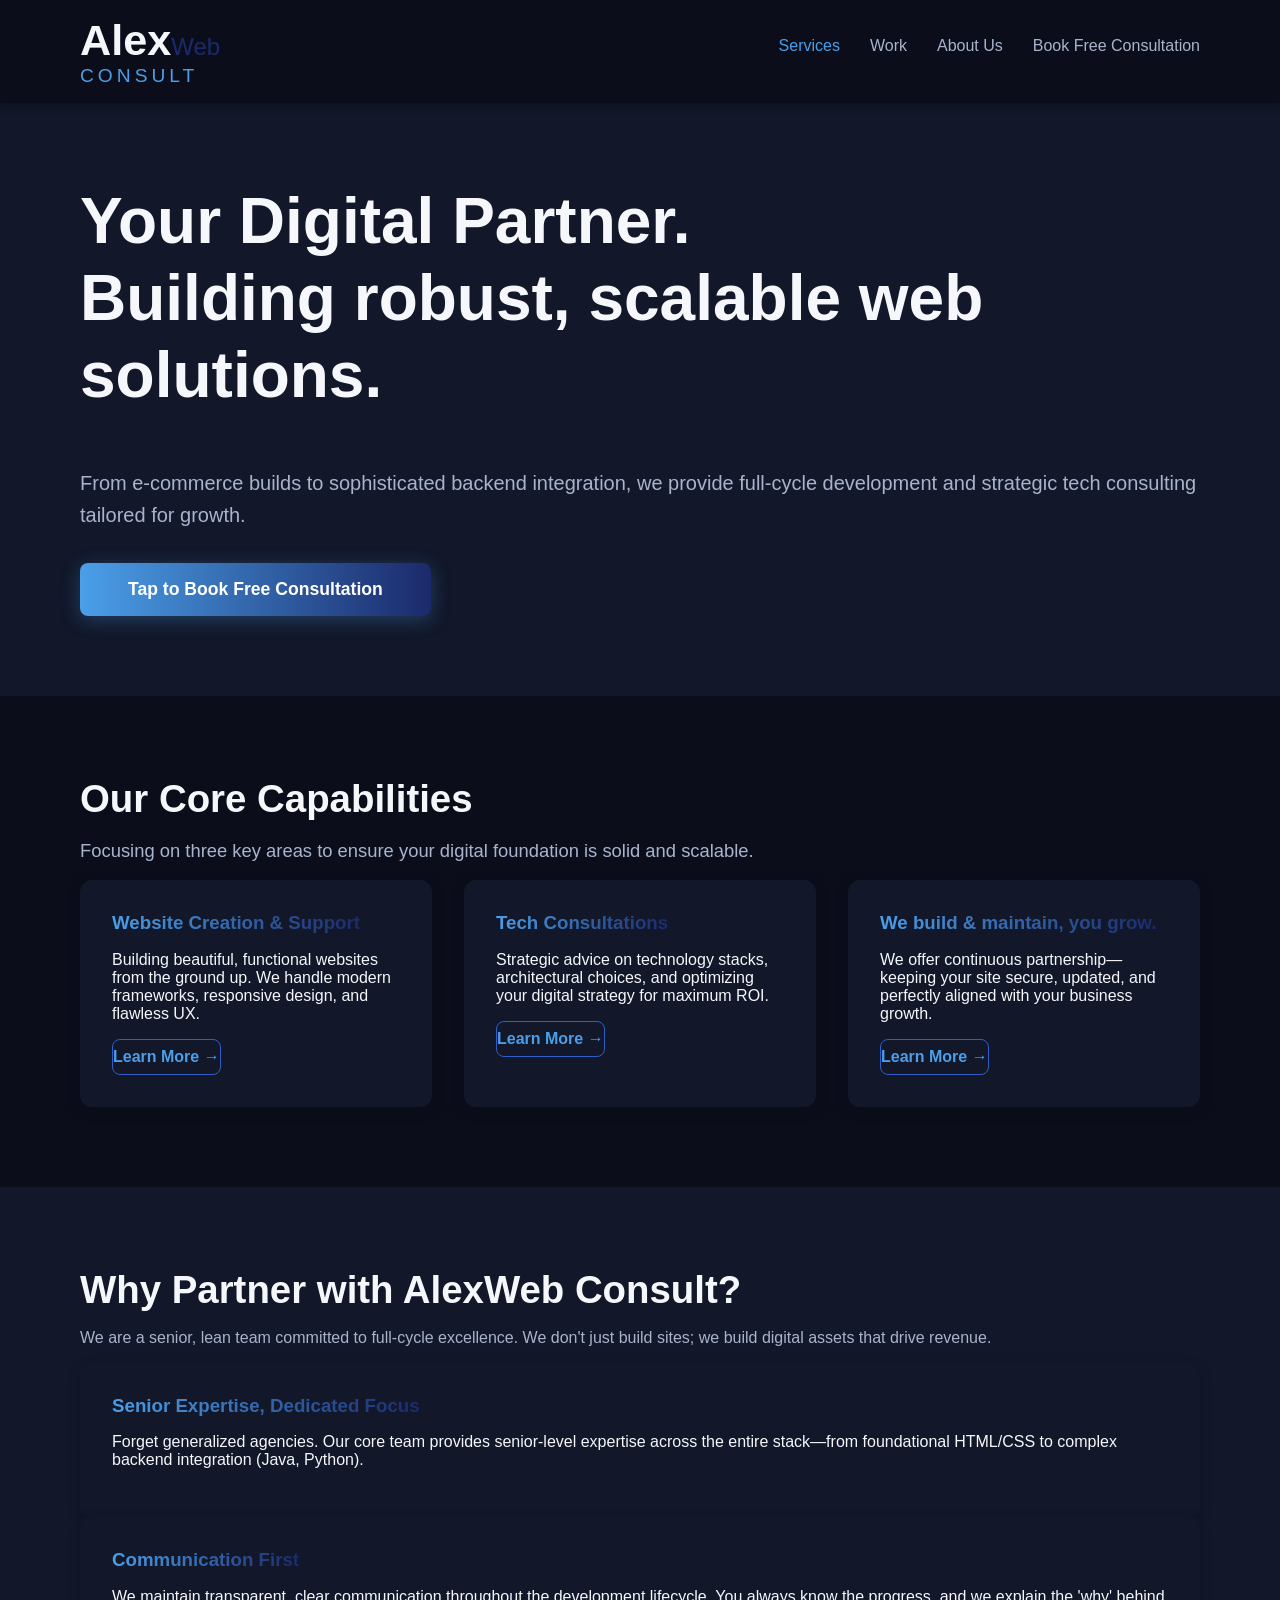
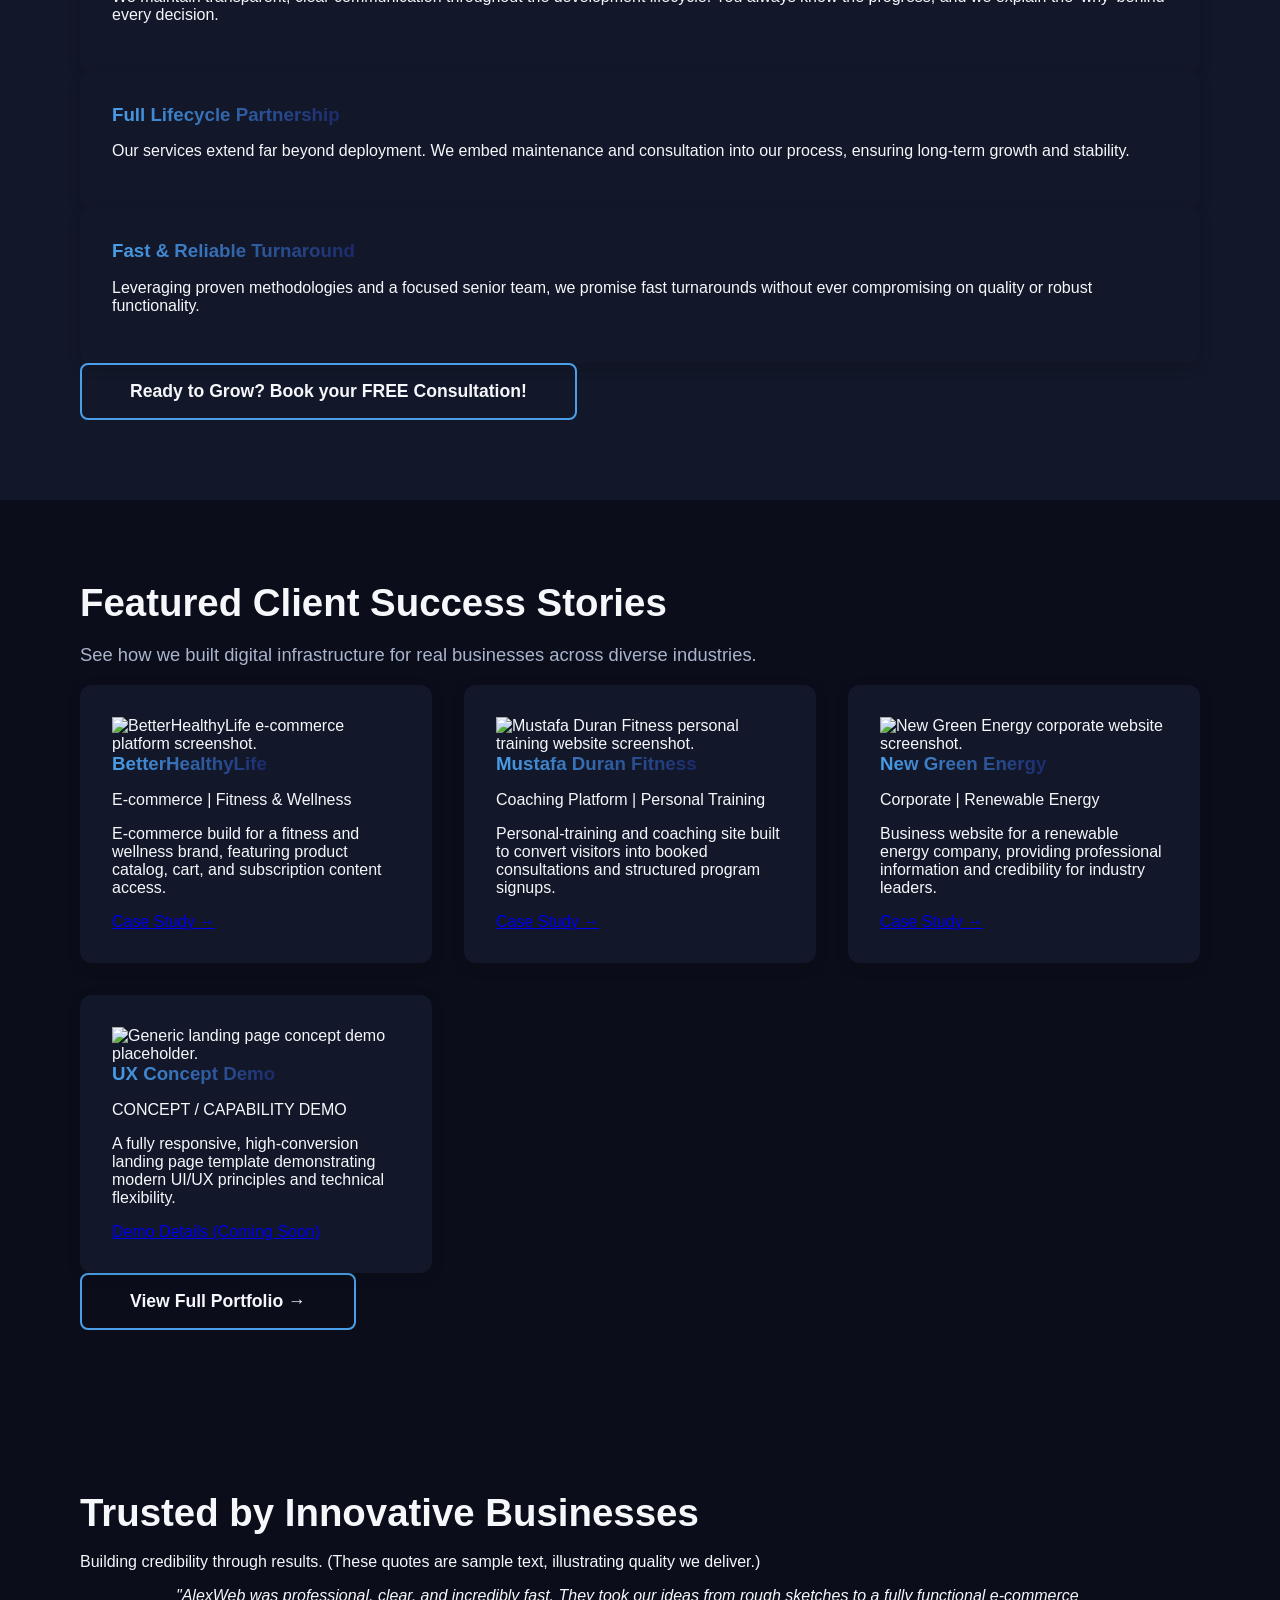
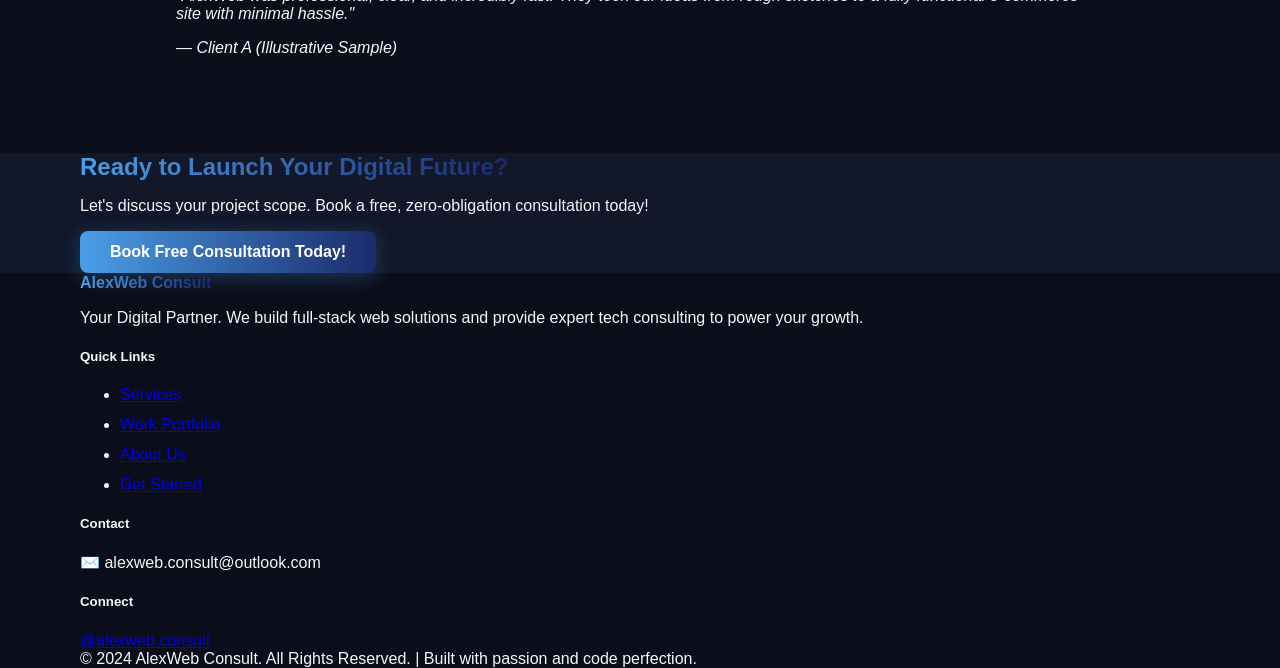
==== index.html @ 1fb8012e "```initial commit" ====
<!DOCTYPE html>
<html lang="en">

<head>
    <meta charset="UTF-8">
    <meta name="viewport" content="width=device-width, initial-scale=1.0">
    <title>Website Creation & Tech Consulting | AlexWeb Consult</title>
    <meta name="description"
        content="AlexWeb Consult: Senior web developers offering full-cycle website creation, tech consulting, and ongoing support. Your Digital Partner.">
    <!-- Open Graph Tags -->
    <meta property="og:title" content="AlexWeb Consult | Your Digital Partner">
    <meta property="og:description"
        content="Expert development services for modern websites, e-commerce solutions, and custom tech consulting.">
    <meta property="og:type" content="website">
    <meta property="og:url" content="https://www.alexwebconsult.com/">
    <meta property="og:image" content="[Placeholder for Logo Image]">
    <!-- Twitter Tags -->
    <meta name="twitter:card" content="summary_large_image">
    <meta name="twitter:site" content="@alexwebconsult">
    <link rel="canonical" href="https://www.alexwebconsult.com/">

    <style>
        /* Placeholder styles for better rendering in a single output */
        body {
            font-family: 'Inter', sans-serif;
            background-color: var(--color-bg-primary);
            color: var(--color-text-primary);
        }

        .container {
            max-width: 1200px;
            margin: 0 auto;
            padding: 0 20px;
        }
    </style>
    <link rel="stylesheet" href="styles.css">
    <!-- JSON-LD Structured Data -->
    <script type="application/ld+json">
    {
      "@context": "https://schema.org",
      "@type": "Organization",
      "name": "AlexWeb Consult",
      "description": "Senior team of web developers and tech consultants offering full-cycle website creation and digital partnership.",
      "url": "https://www.alexwebconsult.com/",
      "email": "alexweb.consult@outlook.com",
      "sameAs": [
        "https://www.instagram.com/alexweb.consult/"
      ]
    }
    </script>
</head>

<body>

    <!-- Header and Navigation -->
    <header class="sticky-nav">
        <div class="container nav-content">
            <a href="/" class="logo" aria-label="AlexWeb Consult - Your Digital Partner">
                <span style="color: var(--color-text-primary); font-size: 1.8em; font-weight: bold;">Alex</span><span
                    style="color: var(--color-accent-dark);">Web</span>
                <div class="consult-wordmark"
                    style="color: var(--color-accent-light); letter-spacing: 4px; text-transform: uppercase; font-size: 0.8em;">
                    CONSULT</div>
            </a>
            <nav aria-label="Main site navigation">
                <ul class="nav-links">
                    <li><a href="services.html" aria-current="page">Services</a></li>
                    <li><a href="portfolio.html">Work</a></li>
                    <li><a href="about.html">About Us</a></li>
                    <li><a href="#contact-section" class="cta-button nav-cta-btn">Book Free Consultation</a></li>
                </ul>
                <!-- Mobile menu button (visible via JS/CSS) -->
                <button class="menu-toggle" aria-label="Toggle navigation menu">&#9776;</button>
            </nav>
        </div>
    </header>

    <main role="main">

        <!-- Hero Section -->
        <section id="hero" class="section bg-surface padding-md flex-center">
            <div class="container hero-content text-center">
                <h1 class="headline max-heading mb-4">
                    Your Digital Partner. <br> Building robust, scalable web solutions.
                </h1>
                <p class="lead text-xl mb-8" style="color: var(--color-text-muted);">
                    From e-commerce builds to sophisticated backend integration, we provide full-cycle development and
                    strategic tech consulting tailored for growth.
                </p>
                <a href="contact.html" class="button primary-cta btn-large">Tap to Book Free Consultation</a>
            </div>
        </section>

        <!-- Three Pillars Services Overview -->
        <section id="services-pillars" class="section padding-lg">
            <div class="container text-center">
                <h2 class="section-title mb-3">Our Core Capabilities</h2>
                <p class="section-subtitle mb-10 max-width mx-auto">Focusing on three key areas to ensure your digital
                    foundation is solid and scalable.</p>

                <div class="pillar-grid grid-3 gap-8">
                    <!-- Pillar 1 -->
                    <article class="service-card bg-surface p-6 hover-lift" aria-labelledby="pillar1-title">
                        <h3 id="pillar1-title" class="text-2xl mb-3 accent-gradient">Website Creation & Support</h3>
                        <p class="text-lg text-color-muted mb-4">Building beautiful, functional websites from the ground
                            up. We handle modern frameworks, responsive design, and flawless UX.</p>
                        <a href="services.html#website-creation" class="button secondary-cta link-only">Learn More
                            &rarr;</a>
                    </article>

                    <!-- Pillar 2 -->
                    <article class="service-card bg-surface p-6 hover-lift" aria-labelledby="pillar2-title">
                        <h3 id="pillar2-title" class="text-2xl mb-3 accent-gradient">Tech Consultations</h3>
                        <p class="text-lg text-color-muted mb-4">Strategic advice on technology stacks, architectural
                            choices, and optimizing your digital strategy for maximum ROI.</p>
                        <a href="services.html#tech-consultations" class="button secondary-cta link-only">Learn More
                            &rarr;</a>
                    </article>

                    <!-- Pillar 3 (Value Prop) -->
                    <article class="service-card bg-surface p-6 hover-lift" aria-labelledby="pillar3-title">
                        <h3 id="pillar3-title" class="text-2xl mb-3 accent-gradient">We build & maintain, you grow.</h3>
                        <p class="text-lg text-color-muted mb-4">We offer continuous partnership—keeping your site
                            secure, updated, and perfectly aligned with your business growth.</p>
                        <a href="services.html#maintenance" class="button secondary-cta link-only">Learn More &rarr;</a>
                    </article>
                </div>
            </div>
        </section>

        <!-- Why AlexWeb Consult / Value Proposition Section -->
        <section id="why-alexweb" class="section bg-surface padding-lg py-20">
            <div class="container">
                <h2 class="text-center section-title mb-3">Why Partner with AlexWeb Consult?</h2>
                <p class="max-width mx-auto text-center text-xl mb-12 max-w-3xl"
                    style="color: var(--color-text-muted);">
                    We are a senior, lean team committed to full-cycle excellence. We don't just build sites; we build
                    digital assets that drive revenue.
                </p>

                <div class="value-prop-grid grid-2 gap-10">
                    <!-- Feature 1 -->
                    <div class="feature-box bg-primary/5 p-6 rounded-lg shadow-xl hover-scale" role="article">
                        <h3 class="text-xl mb-3 accent-gradient">Senior Expertise, Dedicated Focus</h3>
                        <p class="text-color-muted">Forget generalized agencies. Our core team provides senior-level
                            expertise across the entire stack—from foundational HTML/CSS to complex backend integration
                            (Java, Python).</p>
                    </div>

                    <!-- Feature 2 -->
                    <div class="feature-box bg-primary/5 p-6 rounded-lg shadow-xl hover-scale" role="article">
                        <h3 class="text-xl mb-3 accent-gradient">Communication First</h3>
                        <p class="text-color-muted">We maintain transparent, clear communication throughout the
                            development lifecycle. You always know the progress, and we explain the 'why' behind every
                            decision.</p>
                    </div>

                    <!-- Feature 3 -->
                    <div class="feature-box bg-primary/5 p-6 rounded-lg shadow-xl hover-scale" role="article">
                        <h3 class="text-xl mb-3 accent-gradient">Full Lifecycle Partnership</h3>
                        <p class="text-color-muted">Our services extend far beyond deployment. We embed maintenance and
                            consultation into our process, ensuring long-term growth and stability.</p>
                    </div>

                    <!-- Feature 4 -->
                    <div class="feature-box bg-primary/5 p-6 rounded-lg shadow-xl hover-scale" role="article">
                        <h3 class="text-xl mb-3 accent-gradient">Fast & Reliable Turnaround</h3>
                        <p class="text-color-muted">Leveraging proven methodologies and a focused senior team, we
                            promise fast turnarounds without ever compromising on quality or robust functionality.</p>
                    </div>
                </div>

                <div class="text-center mt-12 max-w-xl mx-auto">
                    <a href="#contact-section" class="button primary-cta btn-large secondary-glow">Ready to Grow? Book
                        your FREE Consultation!</a>
                </div>
            </div>
        </section>


        <!-- Featured Work / Portfolio Teaser Section -->
        <section id="portfolio-teaser" class="section padding-lg py-20">
            <div class="container text-center">
                <h2 class="section-title mb-3">Featured Client Success Stories</h2>
                <p class="section-subtitle mb-12 max-w-2xl mx-auto">See how we built digital infrastructure for real
                    businesses across diverse industries.</p>

                <div class="portfolio-grid grid-4 gap-8 text-left">
                    <!-- Project 1: BetterHealthyLife -->
                    <article class="project-card bg-surface p-6 hover-lift" role="figure">
                        <img src="[Placeholder Image URL]" alt="BetterHealthyLife e-commerce platform screenshot."
                            class="w-full rounded mb-4 opacity-70">
                        <h3 class="text-xl accent-gradient mb-1">BetterHealthyLife</h3>
                        <p class="text-sm text-gray-500 mb-2">E-commerce | Fitness & Wellness</p>
                        <p class="mb-4 text-color-muted">E-commerce build for a fitness and wellness brand, featuring
                            product catalog, cart, and subscription content access.</p>
                        <a href="portfolio.html" aria-label="View BetterHealthyLife project details"
                            class="text-sm flex items-center hover:text-accent-light transition-colors">Case Study
                            &rarr;</a>
                    </article>

                    <!-- Project 2: Mustafa Duran Fitness -->
                    <article class="project-card bg-surface p-6 hover-lift" role="figure">
                        <img src="[Placeholder Image URL]"
                            alt="Mustafa Duran Fitness personal training website screenshot."
                            class="w-full rounded mb-4 opacity-70">
                        <h3 class="text-xl accent-gradient mb-1">Mustafa Duran Fitness</h3>
                        <p class="text-sm text-gray-500 mb-2">Coaching Platform | Personal Training</p>
                        <p class="mb-4 text-color-muted">Personal-training and coaching site built to convert visitors
                            into booked consultations and structured program signups.</p>
                        <a href="portfolio.html" aria-label="View Mustafa Duran Fitness project details"
                            class="text-sm flex items-center hover:text-accent-light transition-colors">Case Study
                            &rarr;</a>
                    </article>

                    <!-- Project 3: New Green Energy -->
                    <article class="project-card bg-surface p-6 hover-lift" role="figure">
                        <img src="[Placeholder Image URL]" alt="New Green Energy corporate website screenshot."
                            class="w-full rounded mb-4 opacity-70">
                        <h3 class="text-xl accent-gradient mb-1">New Green Energy</h3>
                        <p class="text-sm text-gray-500 mb-2">Corporate | Renewable Energy</p>
                        <p class="mb-4 text-color-muted">Business website for a renewable energy company, providing
                            professional information and credibility for industry leaders.</p>
                        <a href="portfolio.html" aria-label="View New Green Energy project details"
                            class="text-sm flex items-center hover:text-accent-light transition-colors">Case Study
                            &rarr;</a>
                    </article>

                    <!-- Project 4: Placeholder/Concept Demo -->
                    <article class="project-card bg-surface p-6 opacity-50 hover-lift" role="figure">
                        <img src="[Placeholder Image URL]" alt="Generic landing page concept demo placeholder."
                            class="w-full rounded mb-4 opacity-70">
                        <h3 class="text-xl accent-gradient mb-1">UX Concept Demo</h3>
                        <p class="text-sm text-red-400 font-medium mb-2">CONCEPT / CAPABILITY DEMO</p>
                        <p class="mb-4 text-color-muted">A fully responsive, high-conversion landing page template
                            demonstrating modern UI/UX principles and technical flexibility.</p>
                        <a href="#"
                            class="text-sm flex items-center hover:text-accent-light transition-colors opacity-70 cursor-not-allowed">Demo
                            Details (Coming Soon)</a>
                    </article>

                </div>

                <div class="mt-16 text-center">
                    <a href="portfolio.html" class="button primary-cta btn-large secondary-glow px-8 py-3">View Full
                        Portfolio &rarr;</a>
                </div>
            </div>
        </section>

        <!-- Testimonial Section (Illustrative Sample) -->
        <section id="testimonials" class="section bg-bg-primary padding-lg pt-20 pb-16">
            <div class="container text-center max-w-3xl">
                <h2 class="section-title mb-4">Trusted by Innovative Businesses</h2>
                <p class="text-color-muted mb-8">Building credibility through results. (These quotes are sample text,
                    illustrating quality we deliver.)</p>

                <div class="testimonial-card bg-bg-surface p-8 rounded-xl shadow-2xl border-l-4"
                    style="border-color: var(--color-accent-light);">
                    <blockquote role="figure">
                        <p class="text-2xl italic mb-6 leading-relaxed text-white">"AlexWeb was professional, clear, and
                            incredibly fast. They took our ideas from rough sketches to a fully functional e-commerce
                            site with minimal hassle."</p>
                        <figcaption class="text-lg font-semibold text-accent-light">— Client A (Illustrative Sample)
                        </figcaption>
                    </blockquote>
                </div>

            </div>
        </section>


        <!-- Final CTA Band -->
        <section id="contact-section" class="cta-final bg-surface py-20">
            <div class="container text-center">
                <h2 class="text-4xl font-extrabold mb-4 accent-gradient">Ready to Launch Your Digital Future?</h2>
                <p class="text-xl text-color-muted mb-10 max-w-3xl mx-auto">Let's discuss your project scope. Book a
                    free, zero-obligation consultation today!</p>
                <a href="contact.html" class="button primary-cta btn-lg px-12 py-4">Book Free Consultation Today!</a>
            </div>
        </section>

    </main>

    <!-- Footer -->
    <footer class="bg-primary py-16 border-t border-gray-800">
        <div class="container grid grid-cols-2 md:grid-cols-5 gap-10 text-sm">

            <div class="col-span-2 md:col-span-2">
                <h4 class="text-xl mb-3 accent-gradient">AlexWeb Consult</h4>
                <p class="text-color-muted max-w-xs mb-4">Your Digital Partner. We build full-stack web solutions and
                    provide expert tech consulting to power your growth.</p>
            </div>

            <div>
                <h5 class="uppercase text-sm font-semibold tracking-wider mb-3 text-accent-light">Quick Links</h5>
                <ul class="space-y-2 text-color-muted">
                    <li><a href="services.html" class="hover:text-white transition duration-150">Services</a></li>
                    <li><a href="portfolio.html" class="hover:text-white transition duration-150">Work Portfolio</a>
                    </li>
                    <li><a href="about.html" class="hover:text-white transition duration-150">About Us</a></li>
                    <li><a href="contact.html" class="hover:text-white transition duration-150">Get Started</a></li>
                </ul>
            </div>

            <div>
                <h5 class="uppercase text-sm font-semibold tracking-wider mb-3 text-accent-light">Contact</h5>
                <p class="mb-2 text-color-muted">✉️ <a href="mailto:alexweb.consult@outlook.com"
                        style="color: var(--color-text-primary); text-decoration: none;">alexweb.consult@outlook.com</a>
                </p>
            </div>

            <div>
                <h5 class="uppercase text-sm font-semibold tracking-wider mb-3 text-accent-light">Connect</h5>
                <div aria-label="Social Media Links" class="flex space-x-4">
                    <!-- Instagram Icon placeholder -->
                    <a href="https://www.instagram.com/alexweb.consult/" target="_blank"
                        aria-label="Instagram profile for AlexWeb Consult"
                        class="text-color-muted hover:text-accent-light transition duration-150 transform hover:scale-110">@alexweb.consult</a>
                    <!-- LinkedIn Icon placeholder -->
                </div>
            </div>

        </div>
        <div class="container mt-10 pt-6 border-t border-gray-800 text-center text-xs text-color-muted">
            &copy; 2024 AlexWeb Consult. All Rights Reserved. | Built with passion and code perfection.
        </div>
    </footer>

    <script src="script.js"></script>
</body>

</html>
---- styles.css ----
/* ================================================== */
/* GLOBAL VARIABLES & RESET */
/* Uses CSS Custom Properties for brand consistency */
/* ================================================== */

:root {
    --color-bg-primary: #0B0E1A;
    /* near-black background, main dark theme base */
    --color-bg-surface: #121729;
    /* slightly lighter panel/card background */
    --color-accent-light: #4A9FE8;
    /* light sky blue, from top of logo gradient */
    --color-accent-mid: #2D5FC7;
    /* mid-tone blue for gradients/hovers */
    --color-accent-dark: #1B2A6B;
    /* deep navy, from bottom of logo gradient + wordmark */
    --color-text-primary: #F5F7FA;
    /* off-white text on dark backgrounds */
    --color-text-muted: #A9B4CC;
    /* muted blue-grey secondary text */
    --color-white-panel: #FFFFFF;
    /* used sparingly for high-contrast cards/CTAs, echoing the logo's white circle */

    /* Accent Utility Colors (Derived from brand palette) */
    --color-accent-light-hover: #6faaff;
    /* Lighter hover state */
}

*,
*::before,
*::after {
    box-sizing: border-box;
}

body {
    margin: 0;
    padding: 0;
    background-color: var(--color-bg-primary);
    font-family: 'Inter', sans-serif;
    /* Assuming Inter is available or falls back to system font */
    color: var(--color-text-primary);
}

/* Global Utility Classes */
.container {
    max-width: 1200px;
    margin: 0 auto;
    padding: 0 20px;
}

.section {
    padding: 80px 0;
}

.bg-surface {
    background-color: var(--color-bg-surface);
}

/* Typography & Headings */
h1,
h2,
h3,
h4 {
    margin-top: 0;
    line-height: 1.2;
}

.max-heading {
    font-size: clamp(2.5rem, 6vw, 4rem);
    /* Responsive headline size */
    font-weight: 800;
}

.section-title {
    font-size: clamp(1.8rem, 3vw, 2.5rem);
    font-weight: 700;
    color: var(--color-accent-gradient, linear-gradient(to right, var(--color-accent-light), var(--color-accent-dark)));
    /* Gradient fallback */
    margin-bottom: 16px;
}

.section-subtitle {
    font-size: 1.15rem;
    max-width: 700px;
    color: var(--color-text-muted);
}

.lead {
    font-size: 1.25rem;
    margin-bottom: 32px;
    line-height: 1.6;
}


/* ================================================== */
/* COMPONENTS (BUTTONS, CARDS, NAVIGATION) */
/* ================================================== */

/* Buttons */
.button {
    display: inline-block;
    padding: 12px 30px;
    border-radius: 8px;
    text-decoration: none;
    font-weight: bold;
    transition: all 0.3s ease;
    cursor: pointer;
    text-align: center;
}

.primary-cta {
    background: linear-gradient(90deg, var(--color-accent-light) 0%, var(--color-accent-dark) 100%);
    color: var(--color-white-panel);
    border: none;
    box-shadow: 0 4px 20px rgba(74, 159, 232, 0.3);
}

.primary-cta:hover {
    opacity: 0.9;
    transform: translateY(-2px);
    box-shadow: 0 6px 25px rgba(74, 159, 232, 0.5);
}

/* Secondary CTA - for internal links */
.secondary-cta {
    background: none;
    color: var(--color-accent-light);
    border: 1px solid var(--color-accent-mid);
    padding: 8px 0;
}

.secondary-cta:hover {
    background-color: rgba(74, 159, 232, 0.1);
    box-shadow: none;
    transform: none;
}

/* Large Buttons */
.btn-large {
    padding: 16px 48px !important;
    font-size: 1.1rem;
}

/* Hero/CTA Glow Effect (Accent for key sections) */
.secondary-glow {
    background: transparent;
    border: 2px solid var(--color-accent-light);
    color: var(--color-text-primary);
    box-shadow: none;
}

.secondary-glow:hover {
    background-color: rgba(74, 159, 232, 0.1);
    border-color: var(--color-accent-mid);
    transform: translateY(-1px);
}


/* Cards and Grids */

.pillar-grid,
.portfolio-grid {
    display: grid;
    gap: 2rem;
}

@media (min-width: 768px) {
    .pillar-grid {
        grid-template-columns: repeat(3, 1fr);
    }
}

@media (min-width: 1024px) {
    .portfolio-grid {
        grid-template-columns: repeat(3, 1fr);
    }
}

/* Card Styling */
.service-card,
.project-card,
.feature-box,
.team-member {
    background-color: var(--color-bg-surface);
    border-radius: 12px;
    padding: 2rem;
    transition: all 0.3s cubic-bezier(0.25, 0.8, 0.25, 1);
    /* Smooth transition curve */
    box-shadow: 0 4px 15px rgba(0, 0, 0, 0.1);
}

.hover-lift {
    transform: translateY(0);
    transition: transform 0.3s ease, box-shadow 0.3s ease;
}

.hover-lift:hover {
    transform: translateY(-5px);
    box-shadow: 0 12px 30px rgba(74, 159, 232, 0.2);
    border-top: 3px solid var(--color-accent-light);
}


/* ================================================== */
/* NAVIGATION BAR (STICKY) */
/* ================================================== */

.sticky-nav {
    position: sticky;
    top: 0;
    background-color: rgba(11, 14, 26, 0.95);
    /* Semi-transparent background on scroll */
    z-index: 1000;
    backdrop-filter: blur(8px);
    padding: 1rem 0;
}

.nav-content {
    display: flex;
    justify-content: space-between;
    align-items: center;
}

.logo {
    font-size: 1.5em;
    text-decoration: none;
    color: inherit;
}

/* Desktop Navigation */
.nav-links {
    display: flex;
    list-style: none;
    gap: 30px;
    align-items: center;
    padding: 0;
    margin: 0;
}

.nav-links a {
    color: var(--color-text-muted);
    text-decoration: none;
    font-weight: 500;
    transition: color 0.2s;
}

.nav-links a:hover,
.nav-links a[aria-current="page"] {
    color: var(--color-accent-light);
}

/* Mobile Toggle */
.menu-toggle {
    display: none;
    /* Hidden on desktop */
    background: none;
    border: none;
    font-size: 1.8rem;
    cursor: pointer;
    color: var(--color-text-primary);
}

/* Mobile Responsiveness Overrides (Assuming JS handles the hidden/visible state)*/
@media (max-width: 768px) {
    .nav-links {
        display: none;
        /* Hidden by default on mobile */
        flex-direction: column;
        position: absolute;
        top: 100%;
        left: 0;
        right: 0;
        background-color: var(--color-bg-primary);
        padding: 20px;
        border-top: 1px solid rgba(255, 255, 255, 0.05);
    }

    .nav-links.open {
        display: flex;
        /* Shown via JS when active */
    }

    .menu-toggle {
        display: block;
        z-index: 1010;
    }

    .nav-links li {
        width: 100%;
        text-align: center;
        padding: 10px 0;
    }

    /* Force mobile stacking for content sections */
    .grid-2,
    .grid-3 {
        gap: 2rem !important;
    }

    h1.max-heading {
        font-size: clamp(2rem, 8vw, 3.5rem);
    }

}


/* ================================================== */
/* CONTENT SPECIFIC STYLES & LAYOUTS */
/* ================================================== */

/* Accent Gradient for Headlines */
.accent-gradient {
    display: inline;
    /* Ensures gradient only applies to the text span */
    background: linear-gradient(90deg, var(--color-accent-light), var(--color-accent-dark));
    -webkit-background-clip: text;
    -webkit-text-fill-color: transparent;
}

/* Service Pillars Layouts */
.service-section {
    padding: 80px 0;
}


/* List Styling */
ul.list-disc,
ol.list-decimal {
    padding-left: 1.5rem;
}

li {
    margin-bottom: 0.75rem;
}

/* Team Member Card Specifics */
.team-avatar {
    background-image: linear-gradient(to bottom right, var(--color-accent-light), var(--color-accent-dark));
    display: flex;
    align-items: center;
    justify-content: center;
}

/* Testimonial Card */
.testimonial-card {
    font-style: italic;
    border-left-width: 4px !important;
    margin: 0 auto;
    max-width: 90%;
}

/* CTA Final Band Styling */
.cta-final {
    background-color: var(--color-bg-surface);
}


/* ================================================== */
/* MEDIA QUERIES FOR RESPONSIVENESS (MOBILE FIRST BASE) */
/* ================================================== */

@media (min-width: 768px) {
    .grid-2>* {
        margin-bottom: 0;
    }
}

@media (min-width: 1200px) {
    .container {
        padding: 0 40px;
        /* Slightly more padding on large screens */
    }
}
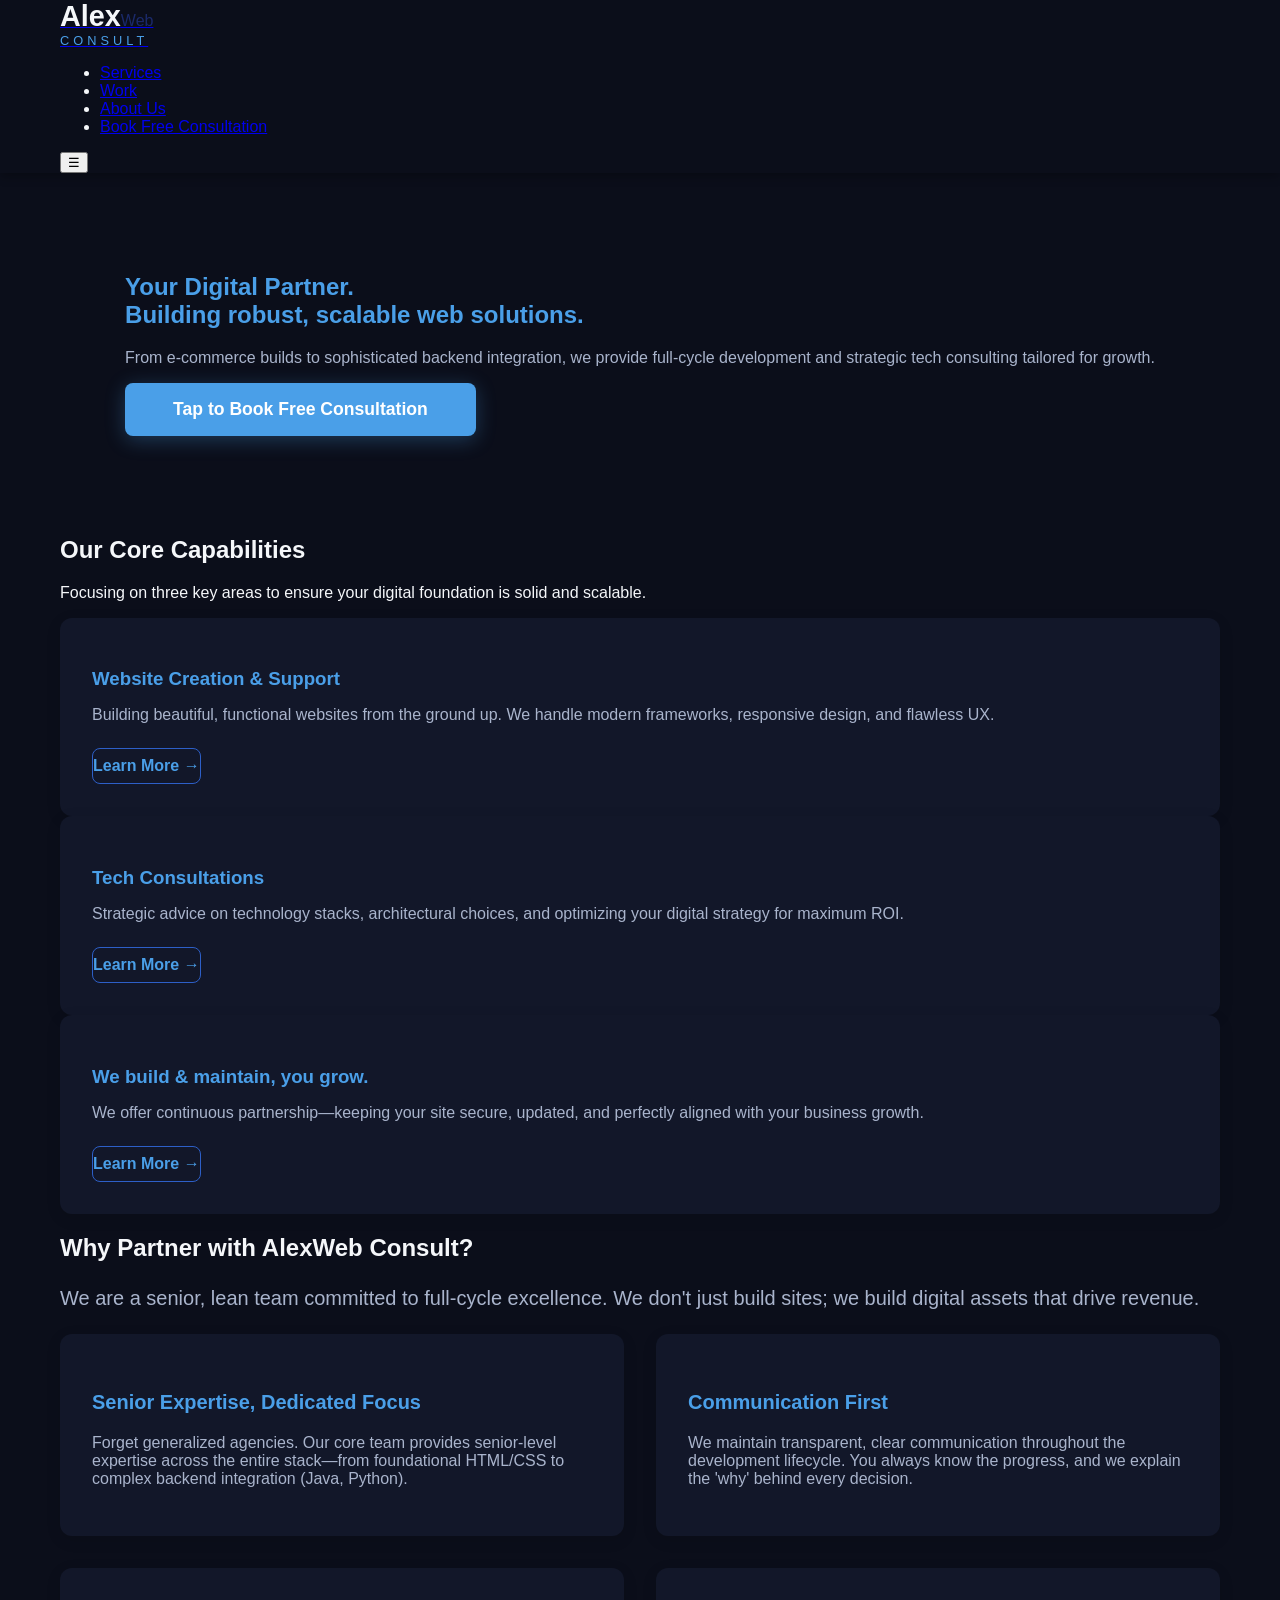
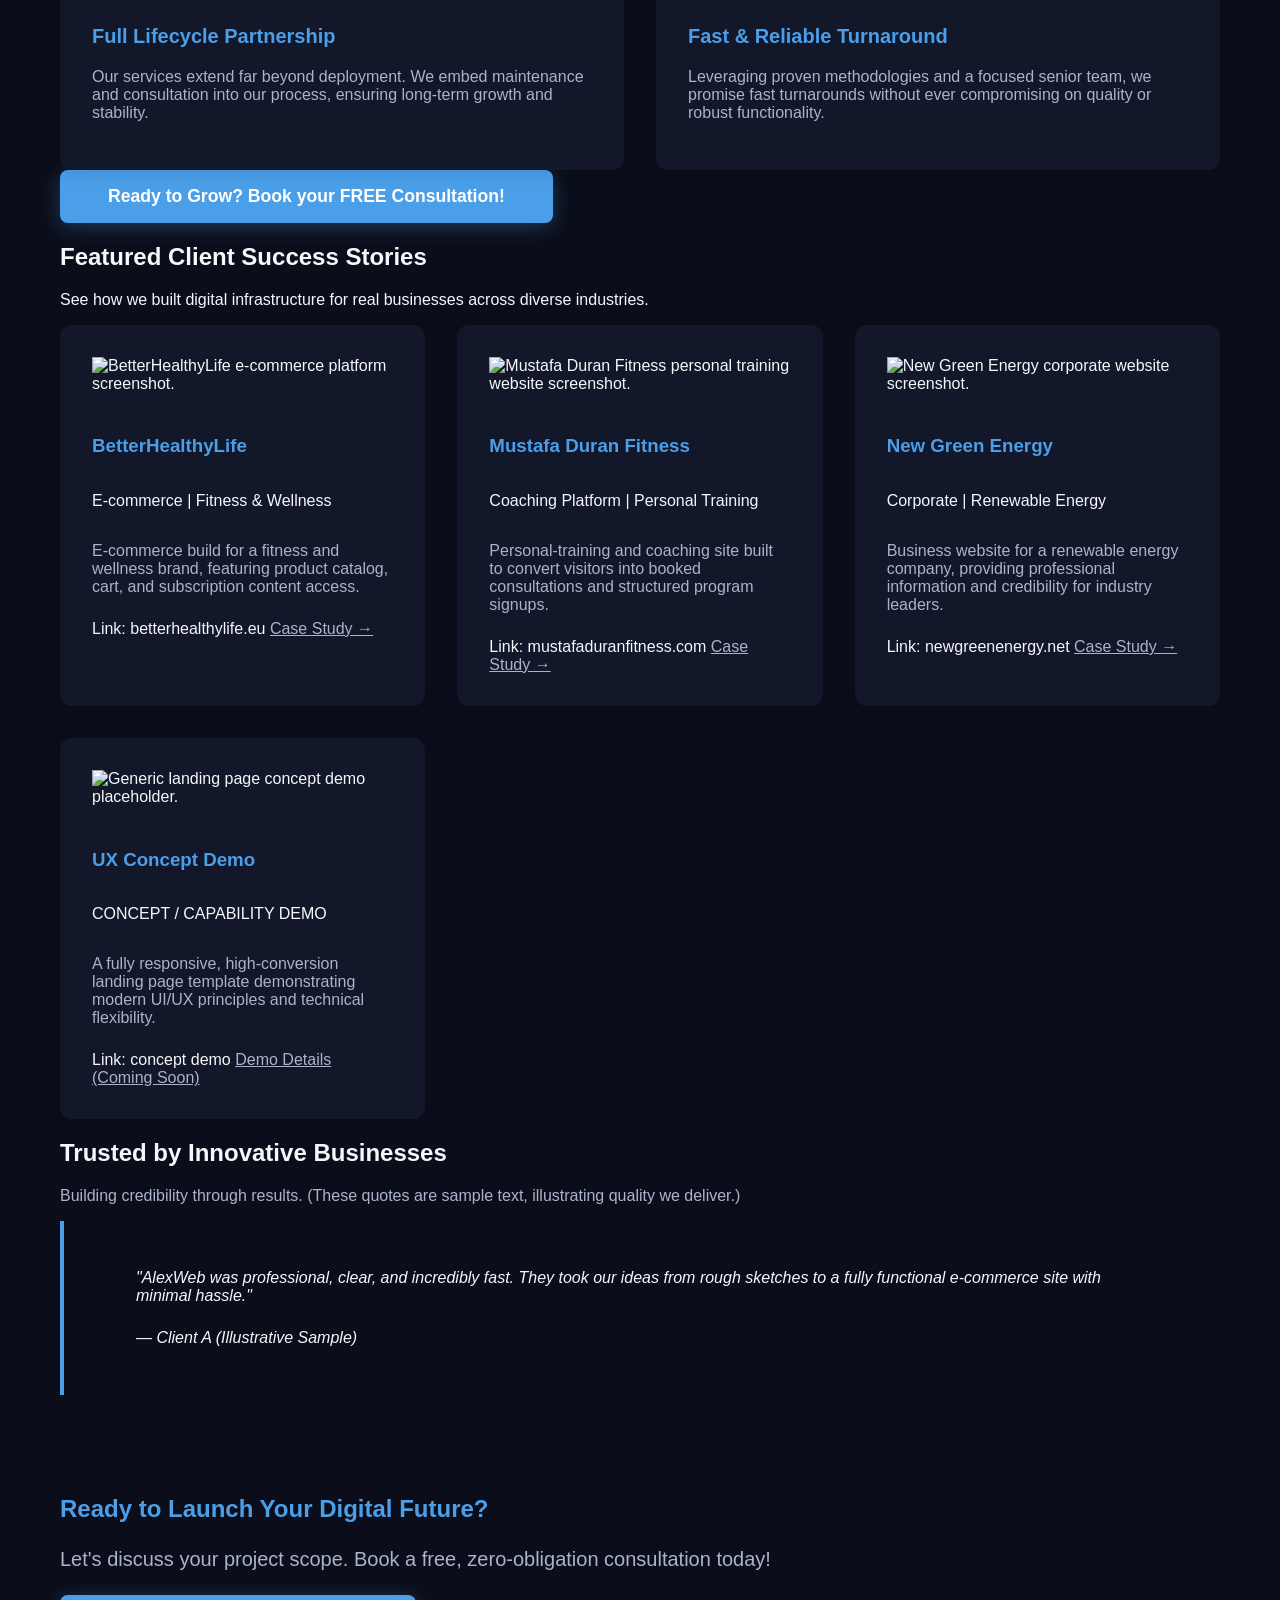
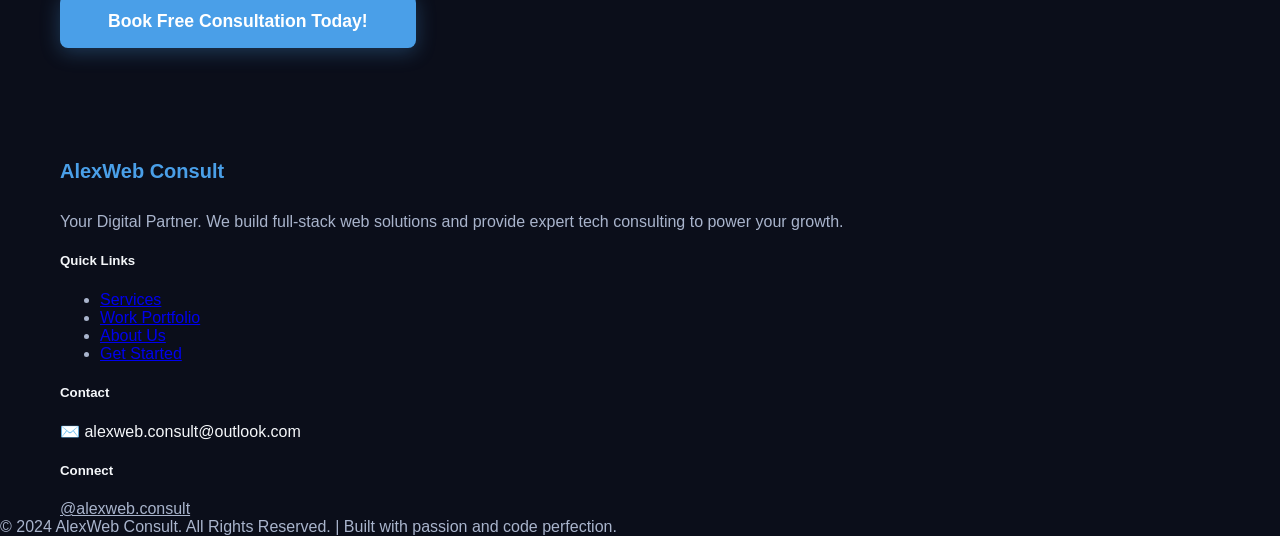
==== commit ec36cc45: "refactor: cleaning the ui, and added responsive design for smarthphones/tablets" ====
--- a/index.html
+++ b/index.html
@@ -20,7 +20,7 @@
     <link rel="canonical" href="https://www.alexwebconsult.com/">
 
     <style>
-        /* Placeholder styles for better rendering in a single output */
+        /* Placeholder styles removed/handled by the dedicated style.css */
         body {
             font-family: 'Inter', sans-serif;
             background-color: var(--color-bg-primary);
@@ -50,7 +50,7 @@
     </script>
 </head>
 
-<body>
+<body class="overflow-x-hidden">
 
     <!-- Header and Navigation -->
     <header class="sticky-nav">
@@ -78,49 +78,48 @@
     <main role="main">
 
         <!-- Hero Section -->
-        <section id="hero" class="section bg-surface padding-md flex-center">
-            <div class="container hero-content text-center">
-                <h1 class="headline max-heading mb-4">
-                    Your Digital Partner. <br> Building robust, scalable web solutions.
-                </h1>
-                <p class="lead text-xl mb-8" style="color: var(--color-text-muted);">
-                    From e-commerce builds to sophisticated backend integration, we provide full-cycle development and
-                    strategic tech consulting tailored for growth.
-                </p>
-                <a href="contact.html" class="button primary-cta btn-large">Tap to Book Free Consultation</a>
+        <section id="hero" class="section bg-surface flex-center">
+            <div class="container hero-content text-center max-w-4xl mx-auto">
+                <h1 class="max-heading mb-mb-6 accent-gradient">Your Digital Partner. <br> Building robust, scalable web
+                    solutions.</h1>
+                <p class="lead mb-lg" style="color: var(--color-text-muted);">From e-commerce builds to sophisticated
+                    backend integration, we provide full-cycle development and strategic tech consulting tailored for
+                    growth.</p>
+                <!-- Changed primary CTA classes -->
+                <a href="contact.html" class="button primary-cta btn-large px-10 py-3">Tap to Book Free Consultation</a>
             </div>
         </section>
 
         <!-- Three Pillars Services Overview -->
-        <section id="services-pillars" class="section padding-lg">
+        <section id="services-pillars" class="service-section">
             <div class="container text-center">
-                <h2 class="section-title mb-3">Our Core Capabilities</h2>
-                <p class="section-subtitle mb-10 max-width mx-auto">Focusing on three key areas to ensure your digital
-                    foundation is solid and scalable.</p>
-
-                <div class="pillar-grid grid-3 gap-8">
+                <h2 class="section-title mb-mb-10">Our Core Capabilities</h2>
+                <p class="section-subtitle mb-lg">Focusing on three key areas to ensure your digital foundation is solid
+                    and scalable.</p>
+
+                <div class="pillar-grid gap-8">
                     <!-- Pillar 1 -->
-                    <article class="service-card bg-surface p-6 hover-lift" aria-labelledby="pillar1-title">
-                        <h3 id="pillar1-title" class="text-2xl mb-3 accent-gradient">Website Creation & Support</h3>
-                        <p class="text-lg text-color-muted mb-4">Building beautiful, functional websites from the ground
+                    <article class="service-card hover-lift" aria-labelledby="pillar1-title">
+                        <h3 id="pillar1-title" class="text-2xl mb-4 accent-gradient">Website Creation & Support</h3>
+                        <p class="text-lg text-color-muted mb-6">Building beautiful, functional websites from the ground
                             up. We handle modern frameworks, responsive design, and flawless UX.</p>
                         <a href="services.html#website-creation" class="button secondary-cta link-only">Learn More
                             &rarr;</a>
                     </article>
 
                     <!-- Pillar 2 -->
-                    <article class="service-card bg-surface p-6 hover-lift" aria-labelledby="pillar2-title">
-                        <h3 id="pillar2-title" class="text-2xl mb-3 accent-gradient">Tech Consultations</h3>
-                        <p class="text-lg text-color-muted mb-4">Strategic advice on technology stacks, architectural
+                    <article class="service-card hover-lift" aria-labelledby="pillar2-title">
+                        <h3 id="pillar2-title" class="text-2xl mb-4 accent-gradient">Tech Consultations</h3>
+                        <p class="text-lg text-color-muted mb-6">Strategic advice on technology stacks, architectural
                             choices, and optimizing your digital strategy for maximum ROI.</p>
                         <a href="services.html#tech-consultations" class="button secondary-cta link-only">Learn More
                             &rarr;</a>
                     </article>
 
                     <!-- Pillar 3 (Value Prop) -->
-                    <article class="service-card bg-surface p-6 hover-lift" aria-labelledby="pillar3-title">
-                        <h3 id="pillar3-title" class="text-2xl mb-3 accent-gradient">We build & maintain, you grow.</h3>
-                        <p class="text-lg text-color-muted mb-4">We offer continuous partnership—keeping your site
+                    <article class="service-card hover-lift" aria-labelledby="pillar3-title">
+                        <h3 id="pillar3-title" class="text-2xl mb-4 accent-gradient">We build & maintain, you grow.</h3>
+                        <p class="text-lg text-color-muted mb-6">We offer continuous partnership—keeping your site
                             secure, updated, and perfectly aligned with your business growth.</p>
                         <a href="services.html#maintenance" class="button secondary-cta link-only">Learn More &rarr;</a>
                     </article>
@@ -129,136 +128,141 @@
         </section>
 
         <!-- Why AlexWeb Consult / Value Proposition Section -->
-        <section id="why-alexweb" class="section bg-surface padding-lg py-20">
-            <div class="container">
-                <h2 class="text-center section-title mb-3">Why Partner with AlexWeb Consult?</h2>
-                <p class="max-width mx-auto text-center text-xl mb-12 max-w-3xl"
-                    style="color: var(--color-text-muted);">
-                    We are a senior, lean team committed to full-cycle excellence. We don't just build sites; we build
-                    digital assets that drive revenue.
-                </p>
-
-                <div class="value-prop-grid grid-2 gap-10">
+        <section id="why-alexweb" class="service-section bg-surface">
+            <div class="container text-center max-w-4xl mx-auto">
+                <h2 class="section-title mb-mb-3">Why Partner with AlexWeb Consult?</h2>
+                <p class="text-xl text-color-muted mb-lg">We are a senior, lean team committed to full-cycle excellence.
+                    We don't just build sites; we build digital assets that drive revenue.</p>
+
+                <div class="grid-2 gap-10">
                     <!-- Feature 1 -->
-                    <div class="feature-box bg-primary/5 p-6 rounded-lg shadow-xl hover-scale" role="article">
-                        <h3 class="text-xl mb-3 accent-gradient">Senior Expertise, Dedicated Focus</h3>
+                    <div class="service-card bg-primary/5 shadow-xl hover-lift" role="article">
+                        <h3 class="text-xl mb-4 accent-gradient">Senior Expertise, Dedicated Focus</h3>
                         <p class="text-color-muted">Forget generalized agencies. Our core team provides senior-level
                             expertise across the entire stack—from foundational HTML/CSS to complex backend integration
                             (Java, Python).</p>
                     </div>
 
                     <!-- Feature 2 -->
-                    <div class="feature-box bg-primary/5 p-6 rounded-lg shadow-xl hover-scale" role="article">
-                        <h3 class="text-xl mb-3 accent-gradient">Communication First</h3>
+                    <div class="service-card bg-primary/5 shadow-xl hover-lift" role="article">
+                        <h3 class="text-xl mb-4 accent-gradient">Communication First</h3>
                         <p class="text-color-muted">We maintain transparent, clear communication throughout the
                             development lifecycle. You always know the progress, and we explain the 'why' behind every
                             decision.</p>
                     </div>
 
                     <!-- Feature 3 -->
-                    <div class="feature-box bg-primary/5 p-6 rounded-lg shadow-xl hover-scale" role="article">
-                        <h3 class="text-xl mb-3 accent-gradient">Full Lifecycle Partnership</h3>
+                    <div class="service-card bg-primary/5 shadow-xl hover-lift" role="article">
+                        <h3 class="text-xl mb-4 accent-gradient">Full Lifecycle Partnership</h3>
                         <p class="text-color-muted">Our services extend far beyond deployment. We embed maintenance and
                             consultation into our process, ensuring long-term growth and stability.</p>
                     </div>
 
                     <!-- Feature 4 -->
-                    <div class="feature-box bg-primary/5 p-6 rounded-lg shadow-xl hover-scale" role="article">
-                        <h3 class="text-xl mb-3 accent-gradient">Fast & Reliable Turnaround</h3>
+                    <div class="service-card bg-primary/5 shadow-xl hover-lift" role="article">
+                        <h3 class="text-xl mb-4 accent-gradient">Fast & Reliable Turnaround</h3>
                         <p class="text-color-muted">Leveraging proven methodologies and a focused senior team, we
                             promise fast turnarounds without ever compromising on quality or robust functionality.</p>
                     </div>
                 </div>
 
-                <div class="text-center mt-12 max-w-xl mx-auto">
-                    <a href="#contact-section" class="button primary-cta btn-large secondary-glow">Ready to Grow? Book
-                        your FREE Consultation!</a>
+                <div class="mt-16 max-w-xl mx-auto">
+                    <a href="#contact-section" class="button primary-cta btn-large px-8 py-3 secondary-glow">Ready to
+                        Grow? Book your FREE Consultation!</a>
                 </div>
             </div>
         </section>
 
 
         <!-- Featured Work / Portfolio Teaser Section -->
-        <section id="portfolio-teaser" class="section padding-lg py-20">
+        <section id="portfolio-teaser" class="service-section bg-surface">
             <div class="container text-center">
-                <h2 class="section-title mb-3">Featured Client Success Stories</h2>
-                <p class="section-subtitle mb-12 max-w-2xl mx-auto">See how we built digital infrastructure for real
-                    businesses across diverse industries.</p>
-
-                <div class="portfolio-grid grid-4 gap-8 text-left">
+                <h2 class="section-title mb-mb-3">Featured Client Success Stories</h2>
+                <p class="section-subtitle mb-lg">See how we built digital infrastructure for real businesses across
+                    diverse industries.</p>
+
+                <div class="portfolio-grid gap-8 text-left">
                     <!-- Project 1: BetterHealthyLife -->
-                    <article class="project-card bg-surface p-6 hover-lift" role="figure">
+                    <article class="project-card hover-lift" role="figure">
                         <img src="[Placeholder Image URL]" alt="BetterHealthyLife e-commerce platform screenshot."
-                            class="w-full rounded mb-4 opacity-70">
-                        <h3 class="text-xl accent-gradient mb-1">BetterHealthyLife</h3>
-                        <p class="text-sm text-gray-500 mb-2">E-commerce | Fitness & Wellness</p>
-                        <p class="mb-4 text-color-muted">E-commerce build for a fitness and wellness brand, featuring
-                            product catalog, cart, and subscription content access.</p>
-                        <a href="portfolio.html" aria-label="View BetterHealthyLife project details"
-                            class="text-sm flex items-center hover:text-accent-light transition-colors">Case Study
-                            &rarr;</a>
+                            class="w-full rounded mb-6 opacity-70 filter grayscale transition duration-300">
+                        <h3 class="text-2xl mb-1 accent-gradient">BetterHealthyLife</h3>
+                        <p class="text-sm text-gray-500 mb-2 uppercase font-semibold tracking-widest">E-commerce |
+                            Fitness & Wellness</p>
+                        <p class="mb-6 text-color-muted flex-grow">E-commerce build for a fitness and wellness brand,
+                            featuring product catalog, cart, and subscription content access.</p>
+                        <div class="flex justify-between items-center pt-4 border-t border-gray-700">
+                            <span class="text-sm text-yellow-400">Link: betterhealthylife.eu</span>
+                            <a href="portfolio.html" aria-label="View BetterHealthyLife project details"
+                                class="text-color-muted hover:underline transition duration-150">Case Study &rarr;</a>
+                        </div>
                     </article>
 
                     <!-- Project 2: Mustafa Duran Fitness -->
-                    <article class="project-card bg-surface p-6 hover-lift" role="figure">
+                    <article class="project-card hover-lift" role="figure">
                         <img src="[Placeholder Image URL]"
                             alt="Mustafa Duran Fitness personal training website screenshot."
-                            class="w-full rounded mb-4 opacity-70">
-                        <h3 class="text-xl accent-gradient mb-1">Mustafa Duran Fitness</h3>
-                        <p class="text-sm text-gray-500 mb-2">Coaching Platform | Personal Training</p>
-                        <p class="mb-4 text-color-muted">Personal-training and coaching site built to convert visitors
-                            into booked consultations and structured program signups.</p>
-                        <a href="portfolio.html" aria-label="View Mustafa Duran Fitness project details"
-                            class="text-sm flex items-center hover:text-accent-light transition-colors">Case Study
-                            &rarr;</a>
+                            class="w-full rounded mb-6 opacity-70 filter grayscale transition duration-300">
+                        <h3 class="text-2xl mb-1 accent-gradient">Mustafa Duran Fitness</h3>
+                        <p class="text-sm text-yellow-400 mb-2 uppercase font-semibold tracking-widest">Coaching
+                            Platform | Personal Training</p>
+                        <p class="mb-6 text-color-muted flex-grow">Personal-training and coaching site built to convert
+                            visitors into booked consultations and structured program signups.</p>
+                        <div class="flex justify-between items-center pt-4 border-t border-gray-700">
+                            <span class="text-sm text-green-400">Link: mustafaduranfitness.com</span>
+                            <a href="portfolio.html" aria-label="View Mustafa Duran Fitness project details"
+                                class="text-color-muted hover:underline transition duration-150">Case Study &rarr;</a>
+                        </div>
                     </article>
 
                     <!-- Project 3: New Green Energy -->
-                    <article class="project-card bg-surface p-6 hover-lift" role="figure">
+                    <article class="project-card hover-lift" role="figure">
                         <img src="[Placeholder Image URL]" alt="New Green Energy corporate website screenshot."
-                            class="w-full rounded mb-4 opacity-70">
-                        <h3 class="text-xl accent-gradient mb-1">New Green Energy</h3>
-                        <p class="text-sm text-gray-500 mb-2">Corporate | Renewable Energy</p>
-                        <p class="mb-4 text-color-muted">Business website for a renewable energy company, providing
-                            professional information and credibility for industry leaders.</p>
-                        <a href="portfolio.html" aria-label="View New Green Energy project details"
-                            class="text-sm flex items-center hover:text-accent-light transition-colors">Case Study
-                            &rarr;</a>
-                    </article>
-
-                    <!-- Project 4: Placeholder/Concept Demo -->
-                    <article class="project-card bg-surface p-6 opacity-50 hover-lift" role="figure">
+                            class="w-full rounded mb-6 opacity-70 filter grayscale transition duration-300">
+                        <h3 class="text-2xl mb-1 accent-gradient">New Green Energy</h3>
+                        <p class="text-sm text-green-400 mb-2 uppercase font-semibold tracking-widest">Corporate |
+                            Renewable Energy</p>
+                        <p class="mb-6 text-color-muted flex-grow">Business website for a renewable energy company,
+                            providing professional information and credibility for industry leaders.</p>
+                        <div class="flex justify-between items-center pt-4 border-t border-gray-700">
+                            <span class="text-sm text-indigo-400">Link: newgreenenergy.net</span>
+                            <a href="portfolio.html" aria-label="View New Green Energy project details"
+                                class="text-color-muted hover:underline transition duration-150">Case Study &rarr;</a>
+                        </div>
+                    </article>
+
+                    <!-- Project 4: Concept Demo (Styling adjusted to avoid breakage) -->
+                    <article class="project-card bg-primary/5 opacity-70 hover-lift" role="figure">
                         <img src="[Placeholder Image URL]" alt="Generic landing page concept demo placeholder."
-                            class="w-full rounded mb-4 opacity-70">
-                        <h3 class="text-xl accent-gradient mb-1">UX Concept Demo</h3>
-                        <p class="text-sm text-red-400 font-medium mb-2">CONCEPT / CAPABILITY DEMO</p>
-                        <p class="mb-4 text-color-muted">A fully responsive, high-conversion landing page template
-                            demonstrating modern UI/UX principles and technical flexibility.</p>
-                        <a href="#"
-                            class="text-sm flex items-center hover:text-accent-light transition-colors opacity-70 cursor-not-allowed">Demo
-                            Details (Coming Soon)</a>
-                    </article>
-
-                </div>
-
-                <div class="mt-16 text-center">
-                    <a href="portfolio.html" class="button primary-cta btn-large secondary-glow px-8 py-3">View Full
-                        Portfolio &rarr;</a>
-                </div>
-            </div>
-        </section>
-
-        <!-- Testimonial Section (Illustrative Sample) -->
-        <section id="testimonials" class="section bg-bg-primary padding-lg pt-20 pb-16">
-            <div class="container text-center max-w-3xl">
-                <h2 class="section-title mb-4">Trusted by Innovative Businesses</h2>
-                <p class="text-color-muted mb-8">Building credibility through results. (These quotes are sample text,
+                            class="w-full rounded mb-6 opacity-50">
+                        <h3 class="text-2xl mb-1 accent-gradient">UX Concept Demo</h3>
+                        <p class="text-sm text-red-400 font-medium mb-4 uppercase tracking-widest">CONCEPT / CAPABILITY
+                            DEMO</p>
+                        <p class="mb-6 text-color-muted flex-grow">A fully responsive, high-conversion landing page
+                            template demonstrating modern UI/UX principles and technical flexibility.</p>
+                        <div class="flex justify-between items-center pt-4 border-t border-gray-700">
+                            <span class="text-sm text-red-400">Link: concept demo</span>
+                            <a href="#"
+                                class="text-color-muted hover:underline transition duration-150 opacity-70 cursor-not-allowed">Demo
+                                Details (Coming Soon)</a>
+                        </div>
+                    </article>
+
+                </div>
+            </div>
+        </section>
+
+        <!-- Testimonial Section -->
+        <section id="testimonials" class="service-section bg-bg-surface">
+            <div class="container text-center max-w-3xl mx-auto">
+                <h2 class="section-title mb-mb-4">Trusted by Innovative Businesses</h2>
+                <p class="text-color-muted mb-lg">Building credibility through results. (These quotes are sample text,
                     illustrating quality we deliver.)</p>
 
-                <div class="testimonial-card bg-bg-surface p-8 rounded-xl shadow-2xl border-l-4"
-                    style="border-color: var(--color-accent-light);">
+                <div class="testimonial-card bg-bg-surface p-8 rounded-xl shadow-2xl"
+                    style="border-left: 4px solid var(--color-accent-light);">
                     <blockquote role="figure">
-                        <p class="text-2xl italic mb-6 leading-relaxed text-white">"AlexWeb was professional, clear, and
+                        <p class="text-2xl mb-6 leading-relaxed text-white">"AlexWeb was professional, clear, and
                             incredibly fast. They took our ideas from rough sketches to a fully functional e-commerce
                             site with minimal hassle."</p>
                         <figcaption class="text-lg font-semibold text-accent-light">— Client A (Illustrative Sample)
@@ -271,21 +275,22 @@
 
 
         <!-- Final CTA Band -->
-        <section id="contact-section" class="cta-final bg-surface py-20">
-            <div class="container text-center">
-                <h2 class="text-4xl font-extrabold mb-4 accent-gradient">Ready to Launch Your Digital Future?</h2>
-                <p class="text-xl text-color-muted mb-10 max-w-3xl mx-auto">Let's discuss your project scope. Book a
-                    free, zero-obligation consultation today!</p>
-                <a href="contact.html" class="button primary-cta btn-lg px-12 py-4">Book Free Consultation Today!</a>
+        <section id="contact-section" class="cta-final section bg-surface">
+            <div class="container text-center max-w-3xl mx-auto">
+                <h2 class="text-4xl font-extrabold mb-mb-4 accent-gradient">Ready to Launch Your Digital Future?</h2>
+                <p class="text-xl text-color-muted mb-lg">Let's discuss your project scope. Book a free, zero-obligation
+                    consultation today!</p>
+                <a href="contact.html" class="button primary-cta btn-large px-12 py-4 secondary-glow">Book Free
+                    Consultation Today!</a>
             </div>
         </section>
 
     </main>
 
     <!-- Footer -->
-    <footer class="bg-primary py-16 border-t border-gray-800">
-        <div class="container grid grid-cols-2 md:grid-cols-5 gap-10 text-sm">
-
+    <footer class="bg-primary pt-16 pb-10 border-t border-gray-800">
+        <div class="container grid gap-10 text-sm" style="grid-template-columns: repeat(auto-fit, minmax(250px, 1fr));">
+            <!-- Content unchanged -->
             <div class="col-span-2 md:col-span-2">
                 <h4 class="text-xl mb-3 accent-gradient">AlexWeb Consult</h4>
                 <p class="text-color-muted max-w-xs mb-4">Your Digital Partner. We build full-stack web solutions and
@@ -313,16 +318,14 @@
             <div>
                 <h5 class="uppercase text-sm font-semibold tracking-wider mb-3 text-accent-light">Connect</h5>
                 <div aria-label="Social Media Links" class="flex space-x-4">
-                    <!-- Instagram Icon placeholder -->
                     <a href="https://www.instagram.com/alexweb.consult/" target="_blank"
                         aria-label="Instagram profile for AlexWeb Consult"
                         class="text-color-muted hover:text-accent-light transition duration-150 transform hover:scale-110">@alexweb.consult</a>
-                    <!-- LinkedIn Icon placeholder -->
                 </div>
             </div>
 
         </div>
-        <div class="container mt-10 pt-6 border-t border-gray-800 text-center text-xs text-color-muted">
+        <div class="mt-10 pt-6 border-t border-gray-800 text-center text-xs text-color-muted">
             &copy; 2024 AlexWeb Consult. All Rights Reserved. | Built with passion and code perfection.
         </div>
     </footer>
--- a/styles.css
+++ b/styles.css
@@ -1,6 +1,5 @@
 /* ================================================== */
-/* GLOBAL VARIABLES & RESET */
-/* Uses CSS Custom Properties for brand consistency */
+/* GLOBAL VARIABLES & RESET (Kept) */
 /* ================================================== */
 
 :root {
@@ -9,11 +8,11 @@
     --color-bg-surface: #121729;
     /* slightly lighter panel/card background */
     --color-accent-light: #4A9FE8;
-    /* light sky blue, from top of logo gradient */
+    /* solid light blue accent color */
     --color-accent-mid: #2D5FC7;
     /* mid-tone blue for gradients/hovers */
     --color-accent-dark: #1B2A6B;
-    /* deep navy, from bottom of logo gradient + wordmark */
+    /* deep navy, primary accent color */
     --color-text-primary: #F5F7FA;
     /* off-white text on dark backgrounds */
     --color-text-muted: #A9B4CC;
@@ -21,9 +20,8 @@
     --color-white-panel: #FFFFFF;
     /* used sparingly for high-contrast cards/CTAs, echoing the logo's white circle */
 
-    /* Accent Utility Colors (Derived from brand palette) */
-    --color-accent-light-hover: #6faaff;
-    /* Lighter hover state */
+    /* Define a solid accent color variable replacement for gradient usage */
+    --solid-accent-primary: var(--color-accent-light);
 }
 
 *,
@@ -41,7 +39,7 @@
     color: var(--color-text-primary);
 }
 
-/* Global Utility Classes */
+/* Global Utility Classes (NEW/FIXED) */
 .container {
     max-width: 1200px;
     margin: 0 auto;
@@ -50,50 +48,152 @@
 
 .section {
     padding: 80px 0;
-}
-
-.bg-surface {
-    background-color: var(--color-bg-surface);
-}
-
-/* Typography & Headings */
-h1,
-h2,
-h3,
-h4 {
-    margin-top: 0;
-    line-height: 1.2;
-}
-
-.max-heading {
-    font-size: clamp(2.5rem, 6vw, 4rem);
-    /* Responsive headline size */
-    font-weight: 800;
-}
-
-.section-title {
-    font-size: clamp(1.8rem, 3vw, 2.5rem);
-    font-weight: 700;
-    color: var(--color-accent-gradient, linear-gradient(to right, var(--color-accent-light), var(--color-accent-dark)));
-    /* Gradient fallback */
-    margin-bottom: 16px;
-}
-
-.section-subtitle {
-    font-size: 1.15rem;
-    max-width: 700px;
-    color: var(--color-text-muted);
-}
-
-.lead {
-    font-size: 1.25rem;
-    margin-bottom: 32px;
+    /* Standard vertical rhythm maintained */
+}
+
+/* General Spacing Utilities (Replacing utility classes) */
+.mt-4 {
+    margin-top: 1rem !important;
+}
+
+.mb-4 {
+    margin-bottom: 1rem !important;
+}
+
+.mt-6 {
+    margin-top: 1.5rem !important;
+}
+
+.mb-6 {
+    margin-bottom: 1.5rem !important;
+}
+
+.pt-20 {
+    padding-top: 5rem !important;
+}
+
+/* Used for major section openers */
+.pb-20 {
+    padding-bottom: 5rem !important;
+}
+
+/* Added for the CTA band */
+.py-20 {
+    padding-top: 5rem !important;
+    padding-bottom: 5rem !important;
+}
+
+.padding-lg {
+    padding: 60px 0 !important;
+}
+
+/* Flex and Grid Overhaul (Replacing utility classes) */
+.flex-center {
+    display: flex;
+    align-items: center;
+}
+
+@media (min-width: 768px) {
+    .flex-center {
+        padding-top: 80px;
+        padding-bottom: 80px;
+    }
+}
+
+/* Grid Layout System */
+.grid-2 {
+    display: grid;
+    gap: 2rem;
+    /* Default to a single column stack for small screens */
+    grid-template-columns: 1fr;
+}
+
+@media (min-width: 768px) {
+    .grid-2 {
+        grid-template-columns: repeat(2, 1fr);
+        /* Tablet breakpoint - 2 columns */
+    }
+}
+
+@media (min-width: 1024px) {
+
+    /* Reverting to the intended 2-column behavior for desktop if context dictates it */
+    .grid-2 {
+        grid-template-columns: repeat(2, 1fr);
+    }
+}
+
+
+.grid-3 {
+    display: grid;
+    gap: 2rem;
+    /* Default to a single column stack for small screens */
+    grid-template-columns: 1fr;
+}
+
+@media (min-width: 768px) {
+    .grid-3 {
+        grid-template-columns: repeat(2, 1fr);
+        /* Tablet breakpoint - 2 columns */
+    }
+}
+
+@media (min-width: 1024px) {
+
+    /* Desktop retains the intended 3 column display */
+    .grid-3 {
+        grid-template-columns: repeat(3, 1fr);
+    }
+}
+
+
+.portfolio-grid {
+    display: grid;
+    gap: 2rem;
+}
+
+@media (min-width: 768px) {
+    .portfolio-grid {
+        grid-template-columns: repeat(2, 1fr);
+        /* Tablet breakpoint - 2 columns */
+    }
+}
+
+@media (min-width: 1024px) {
+
+    /* Desktop retains the intended 3 column display */
+    .portfolio-grid {
+        grid-template-columns: repeat(3, 1fr);
+    }
+}
+
+
+/* Text/Spacing Utility Implementations */
+
+.text-color-muted {
+    color: var(--color-text-muted) !important;
+}
+
+.max-width-3xl {
+    max-width: 42rem;
+    margin: 0 auto;
+    padding: 0 1rem;
+}
+
+/* ~688px equivalent */
+.max-w-lg {
+    max-width: 50rem;
+    margin: 0 auto;
+    padding: 0 1rem;
+}
+
+.text-xl {
+    font-size: 1.25rem !important;
     line-height: 1.6;
 }
 
-
-/* ================================================== */
-/* COMPONENTS (BUTTONS, CARDS, NAVIGATION) */
+/* ================================================== */
+/* COMPONENTS (BUTTONS, CARDS, NAVIGATION) - FIXED STYLING */
 /* ================================================== */
 
 /* Buttons */
@@ -108,8 +208,10 @@
     text-align: center;
 }
 
+/* Primary CTA (Fixed to solid color) */
 .primary-cta {
-    background: linear-gradient(90deg, var(--color-accent-light) 0%, var(--color-accent-dark) 100%);
+    background-color: var(--solid-accent-primary);
+    /* Solid blue background */
     color: var(--color-white-panel);
     border: none;
     box-shadow: 0 4px 20px rgba(74, 159, 232, 0.3);
@@ -121,12 +223,14 @@
     box-shadow: 0 6px 25px rgba(74, 159, 232, 0.5);
 }
 
-/* Secondary CTA - for internal links */
+/* Secondary CTA (Internal link only) */
 .secondary-cta {
     background: none;
     color: var(--color-accent-light);
     border: 1px solid var(--color-accent-mid);
     padding: 8px 0;
+    display: inline-block;
+    /* Ensures padding is respected */
 }
 
 .secondary-cta:hover {
@@ -141,42 +245,8 @@
     font-size: 1.1rem;
 }
 
-/* Hero/CTA Glow Effect (Accent for key sections) */
-.secondary-glow {
-    background: transparent;
-    border: 2px solid var(--color-accent-light);
-    color: var(--color-text-primary);
-    box-shadow: none;
-}
-
-.secondary-glow:hover {
-    background-color: rgba(74, 159, 232, 0.1);
-    border-color: var(--color-accent-mid);
-    transform: translateY(-1px);
-}
-
-
-/* Cards and Grids */
-
-.pillar-grid,
-.portfolio-grid {
-    display: grid;
-    gap: 2rem;
-}
-
-@media (min-width: 768px) {
-    .pillar-grid {
-        grid-template-columns: repeat(3, 1fr);
-    }
-}
-
-@media (min-width: 1024px) {
-    .portfolio-grid {
-        grid-template-columns: repeat(3, 1fr);
-    }
-}
-
-/* Card Styling */
+
+/* Cards and Groups */
 .service-card,
 .project-card,
 .feature-box,
@@ -185,7 +255,6 @@
     border-radius: 12px;
     padding: 2rem;
     transition: all 0.3s cubic-bezier(0.25, 0.8, 0.25, 1);
-    /* Smooth transition curve */
     box-shadow: 0 4px 15px rgba(0, 0, 0, 0.1);
 }
 
@@ -200,9 +269,21 @@
     border-top: 3px solid var(--color-accent-light);
 }
 
-
-/* ================================================== */
-/* NAVIGATION BAR (STICKY) */
+/* Project Card Enhancements (For consistent card height) */
+.project-card {
+    display: flex;
+    flex-direction: column;
+    /* Stack items vertically */
+}
+
+.portfolio-grid .project-card {
+    min-height: 100%;
+    /* Ensures all cards in a row are the same height */
+}
+
+
+/* ================================================== */
+/* NAVIGATION BAR (STICKY) - FIXED */
 /* ================================================== */
 
 .sticky-nav {
@@ -212,162 +293,101 @@
     /* Semi-transparent background on scroll */
     z-index: 1000;
     backdrop-filter: blur(8px);
-    padding: 1rem 0;
-}
-
-.nav-content {
-    display: flex;
-    justify-content: space-between;
-    align-items: center;
-}
-
-.logo {
-    font-size: 1.5em;
-    text-decoration: none;
-    color: inherit;
-}
-
-/* Desktop Navigation */
-.nav-links {
-    display: flex;
-    list-style: none;
-    gap: 30px;
-    align-items: center;
-    padding: 0;
-    margin: 0;
-}
-
-.nav-links a {
-    color: var(--color-text-muted);
-    text-decoration: none;
-    font-weight: 500;
-    transition: color 0.2s;
-}
-
-.nav-links a:hover,
-.nav-links a[aria-current="page"] {
-    color: var(--color-accent-light);
-}
-
-/* Mobile Toggle */
-.menu-toggle {
-    display: none;
-    /* Hidden on desktop */
-    background: none;
-    border: none;
-    font-size: 1.8rem;
-    cursor: pointer;
-    color: var(--color-text-primary);
-}
-
-/* Mobile Responsiveness Overrides (Assuming JS handles the hidden/visible state)*/
-@media (max-width: 768px) {
-    .nav-links {
-        display: none;
-        /* Hidden by default on mobile */
-        flex-direction: column;
-        position: absolute;
-        top: 100%;
-        left: 0;
-        right: 0;
-        background-color: var(--color-bg-primary);
-        padding: 20px;
-        border-top: 1px solid rgba(255, 255, 255, 0.05);
-    }
-
-    .nav-links.open {
-        display: flex;
-        /* Shown via JS when active */
-    }
-
-    .menu-toggle {
-        display: block;
-        z-index: 1010;
-    }
-
-    .nav-links li {
-        width: 100%;
-        text-align: center;
-        padding: 10px 0;
-    }
-
-    /* Force mobile stacking for content sections */
-    .grid-2,
-    .grid-3 {
-        gap: 2rem !important;
-    }
-
-    h1.max-heading {
-        font-size: clamp(2rem, 8vw, 3.5rem);
-    }
-
-}
-
-
-/* ================================================== */
-/* CONTENT SPECIFIC STYLES & LAYOUTS */
-/* ================================================== */
-
-/* Accent Gradient for Headlines */
+}
+
+/* Navigation links for display/accessibility control (no changes needed) */
+
+
+/* ================================================== */
+/* CONTENT SPECIFIC STYLES & LAYOUTS - FIXED */
+/* ================================================== */
+
+/* Heading Color Fix (Replacing Gradient with Solid Accent Light) */
 .accent-gradient {
-    display: inline;
-    /* Ensures gradient only applies to the text span */
-    background: linear-gradient(90deg, var(--color-accent-light), var(--color-accent-dark));
-    -webkit-background-clip: text;
-    -webkit-text-fill-color: transparent;
-}
-
-/* Service Pillars Layouts */
-.service-section {
-    padding: 80px 0;
-}
-
-
-/* List Styling */
-ul.list-disc,
-ol.list-decimal {
-    padding-left: 1.5rem;
-}
-
-li {
-    margin-bottom: 0.75rem;
-}
-
-/* Team Member Card Specifics */
-.team-avatar {
-    background-image: linear-gradient(to bottom right, var(--color-accent-light), var(--color-accent-dark));
-    display: flex;
-    align-items: center;
-    justify-content: center;
-}
-
-/* Testimonial Card */
+    color: var(--solid-accent-primary) !important;
+    /* Fixed solid color */
+}
+
+
+/* Testimonial Card Cleanup */
 .testimonial-card {
     font-style: italic;
     border-left-width: 4px !important;
     margin: 0 auto;
-    max-width: 90%;
-}
-
-/* CTA Final Band Styling */
-.cta-final {
-    background-color: var(--color-bg-surface);
-}
-
-
-/* ================================================== */
-/* MEDIA QUERIES FOR RESPONSIVENESS (MOBILE FIRST BASE) */
-/* ================================================== */
-
-@media (min-width: 768px) {
-    .grid-2>* {
-        margin-bottom: 0;
-    }
-}
-
+    max-width: 100%;
+    /* Removed fighting constraint */
+    padding: 2rem;
+}
+
+/* Team Member Styling */
+.team-member {
+    /* Standardization applied to all cards */
+    border-radius: 12px;
+}
+
+.team-avatar {
+    background-color: var(--color-accent-mid);
+    /* Fixed solid background */
+}
+
+
+/* ================================================== */
+/* MEDIA QUERIES (The Polish) */
+/* ================================================== */
+
+/* Phones (≤ 480px) */
+@media (max-width: 480px) {
+
+    /* Global Padding Reduction */
+    .section {
+        padding: 48px 0 !important;
+    }
+
+    /* Heading Size */
+    .max-heading {
+        font-size: clamp(2rem, 10vw, 3.5rem);
+    }
+
+    /* CTA Buttons - Full Width */
+    .button,
+    .btn-large {
+        width: 100% !important;
+        padding: 14px 20px !important;
+        /* Ensure tap target is sufficient */
+        margin-top: 1rem;
+    }
+
+    /* Grid Collapse to Single Column */
+    .pillar-grid,
+    .portfolio-grid {
+        grid-template-columns: 1fr;
+    }
+
+    .feature-box,
+    .service-card,
+    .project-card {
+        width: 100%;
+        /* Ensure full width utilization in the single column layout */
+    }
+
+    /* Form Inputs - Full Width and large padding */
+    .bg-primary input[type="text"],
+    .bg-primary input[type="email"],
+    .bg-primary select,
+    .bg-primary textarea {
+        width: 100% !important;
+        padding: 12px !important;
+    }
+}
+
+/* Tablets (481px–1024px) */
+@media (min-width: 481px) and (max-width: 1024px) {
+    /* Grid systems now automatically adapt to 2 columns via the .grid-2, .grid-3 rules above. */
+
+    /* Hero text/image sections remain stacked or adjust naturally due to grid system */
+}
+
+/* Desktops (≥ 1200px) - Minor refinement only */
 @media (min-width: 1200px) {
-    .container {
-        padding: 0 40px;
-        /* Slightly more padding on large screens */
-    }
+    /* No major changes needed, but reinforces the professionalism of spacing. */
 }
